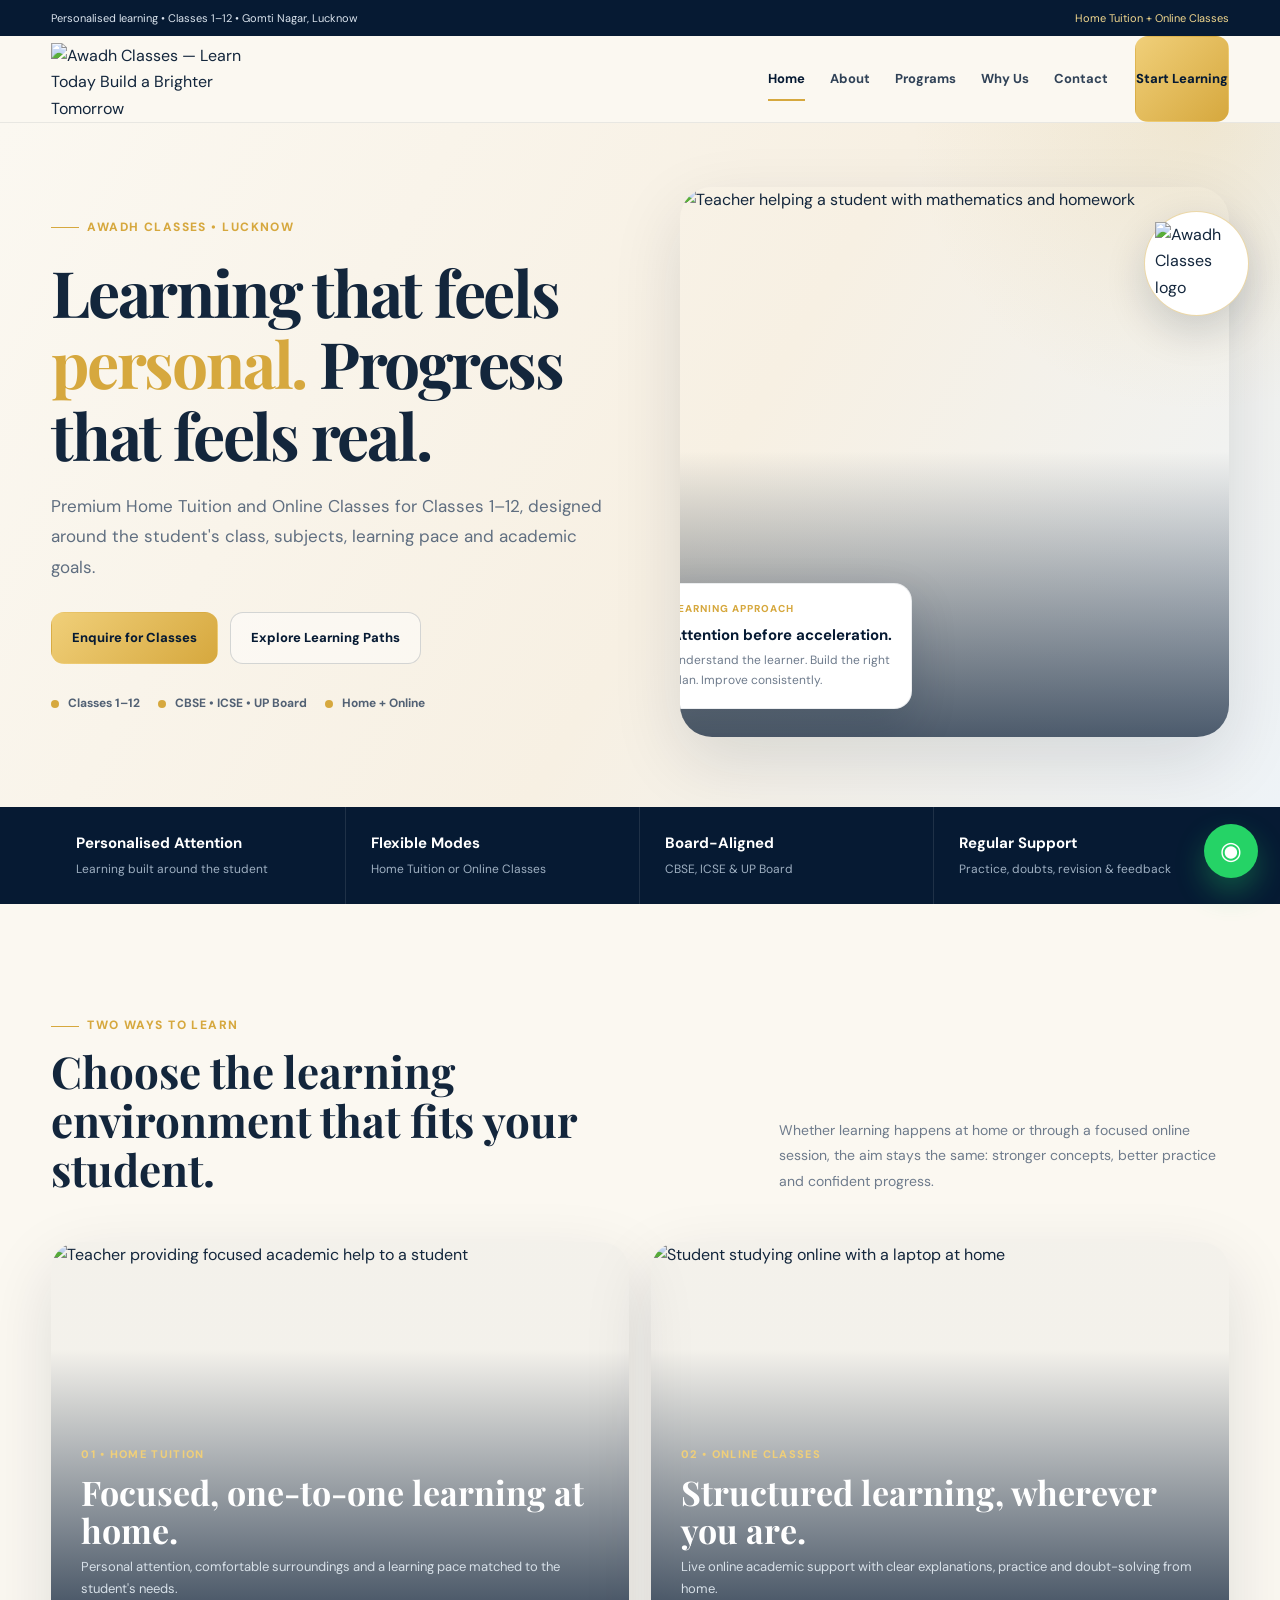
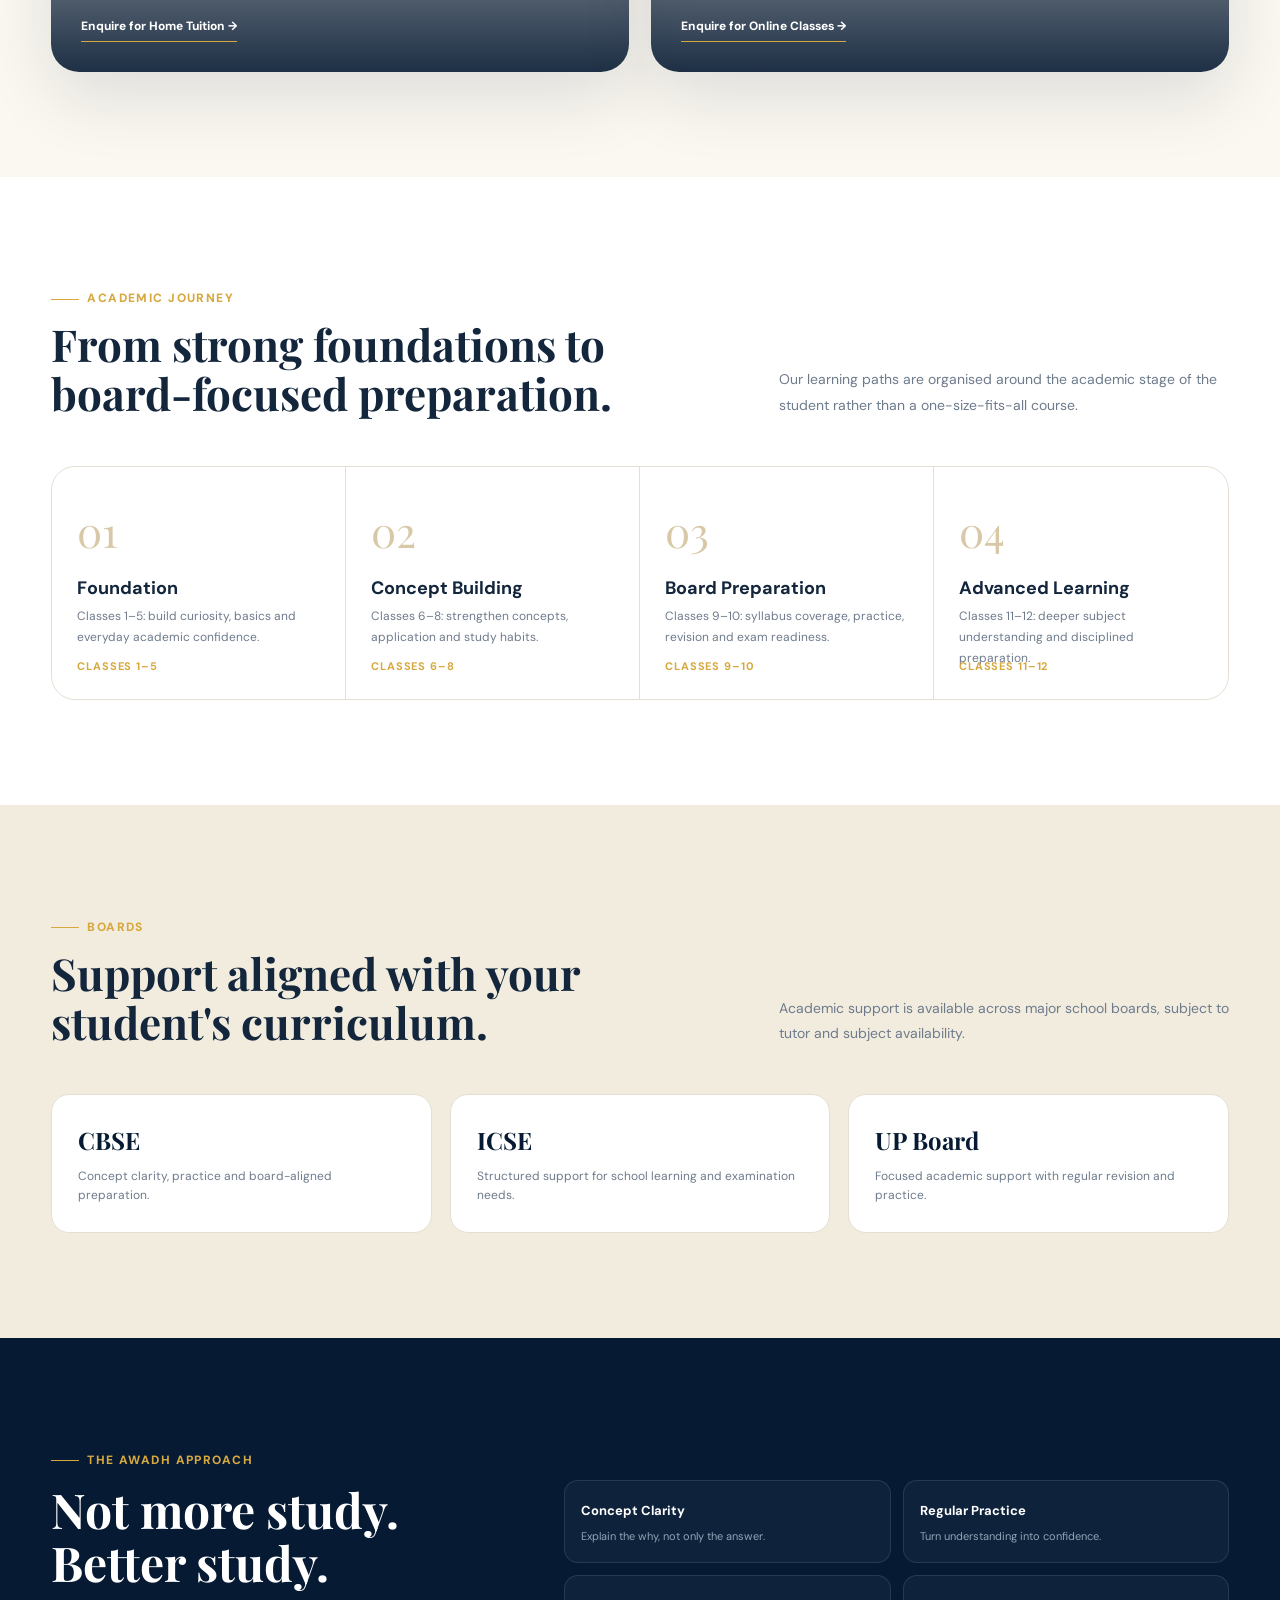
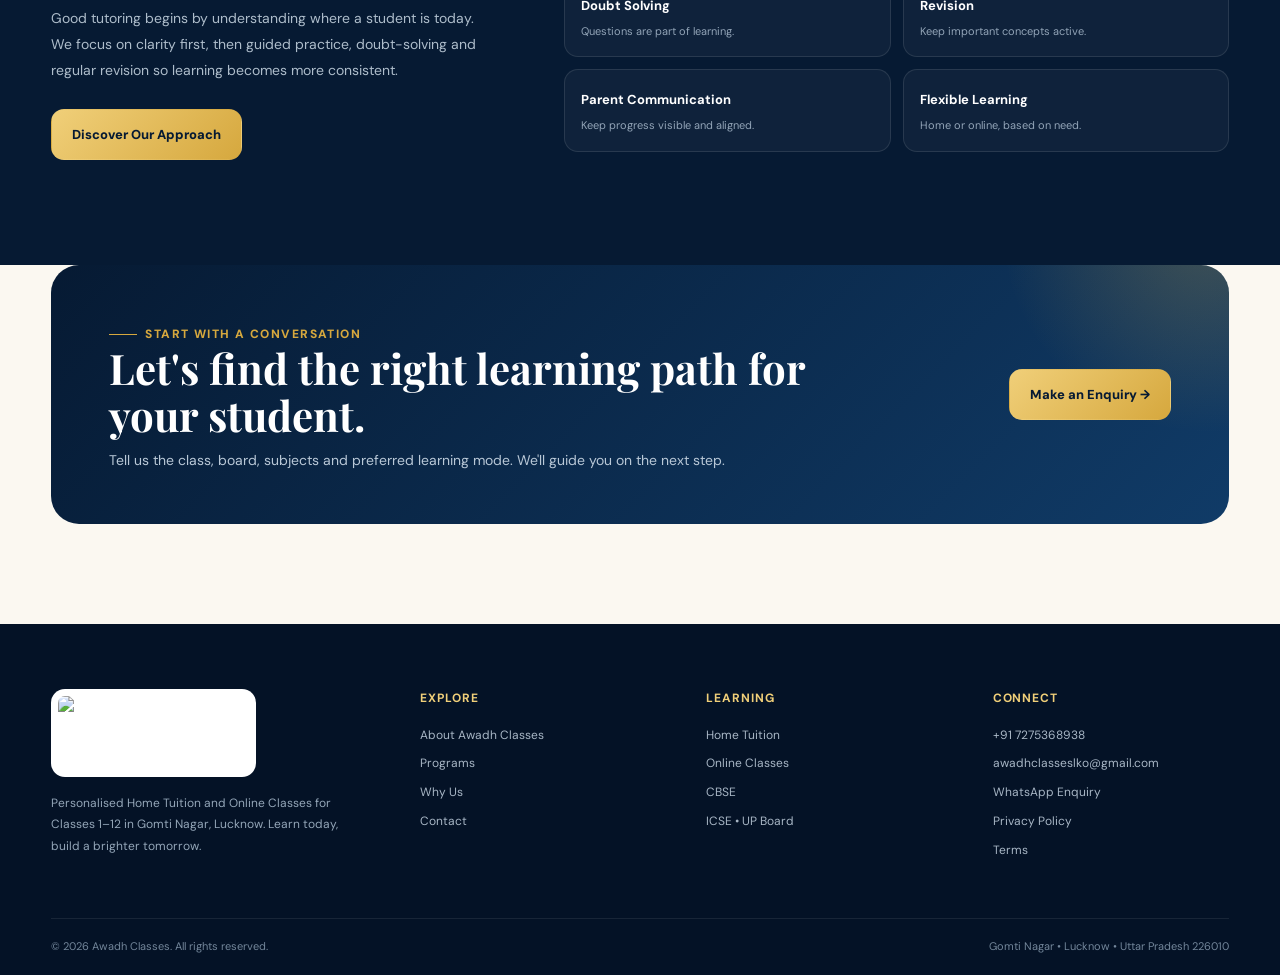
==== index.html @ 03a6bda1 "Add files via upload" ====
<!doctype html><html lang="en"><head>
<meta charset="utf-8"><meta name="viewport" content="width=device-width,initial-scale=1">
<title>Home Tuition & Online Classes in Lucknow | Awadh Classes</title>
<meta name="description" content="Awadh Classes offers personalised Home Tuition and Online Classes for Classes 1–12 in Gomti Nagar, Lucknow across CBSE, ICSE and UP Board.">
<meta name="robots" content="index,follow,max-image-preview:large,max-snippet:-1,max-video-preview:-1"><meta name="author" content="Awadh Classes"><meta name="theme-color" content="#061a33">
<meta property="og:type" content="website"><meta property="og:title" content="Home Tuition & Online Classes in Lucknow | Awadh Classes"><meta property="og:description" content="Personalised learning for Classes 1–12 through Home Tuition and Online Classes in Gomti Nagar, Lucknow."><meta property="og:image" content="assets/images/awadh-classes-logo.png"><meta property="og:locale" content="en_IN">
<meta name="twitter:card" content="summary_large_image"><meta name="twitter:title" content="Awadh Classes | Personalised Learning in Lucknow"><meta name="twitter:description" content="Home Tuition and Online Classes for Classes 1–12 in Gomti Nagar, Lucknow."><meta name="twitter:image" content="assets/images/awadh-classes-logo.png">
<link rel="icon" href="assets/images/awadh-classes-logo.png"><link rel="stylesheet" href="style.css">
<script type="application/ld+json">{"@context":"https://schema.org","@type":"EducationalOrganization","name":"Awadh Classes","description":"Personalised Home Tuition and Online Classes for Classes 1–12 in Gomti Nagar, Lucknow.","telephone":"+91 7275368938","email":"awadhclasseslko@gmail.com","logo":"assets/images/awadh-classes-logo.png","address":{"@type":"PostalAddress","addressLocality":"Gomti Nagar","addressRegion":"Uttar Pradesh","postalCode":"226010","addressCountry":"IN"},"areaServed":["Gomti Nagar","Lucknow"],"knowsAbout":["Home Tuition","Online Classes","CBSE","ICSE","UP Board","Classes 1 to 12"]}</script>
</head><body>
<div class="notice"><div class="container inner"><span>Personalised learning • Classes 1–12 • Gomti Nagar, Lucknow</span><span>Home Tuition + Online Classes</span></div></div>
<header class="header"><div class="container nav"><a class="brand" href="index.html" aria-label="Awadh Classes Home"><img src="assets/images/awadh-classes-logo.png" alt="Awadh Classes — Learn Today Build a Brighter Tomorrow"></a><button class="menu" aria-label="Open menu">☰</button><nav class="main-nav"><a class="active" href="index.html">Home</a><a href="about.html">About</a><a href="programs.html">Programs</a><a href="why-us.html">Why Us</a><a href="contact.html">Contact</a><a class="btn btn-primary nav-cta" href="contact.html">Start Learning</a></nav></div></header>
<main>
<section class="hero"><div class="container hero-grid"><div class="hero-copy"><span class="eyebrow">Awadh Classes • Lucknow</span><h1>Learning that feels <span>personal.</span> Progress that feels real.</h1><p class="hero-lead">Premium Home Tuition and Online Classes for Classes 1–12, designed around the student's class, subjects, learning pace and academic goals.</p><div class="hero-actions"><a class="btn btn-primary" href="contact.html">Enquire for Classes</a><a class="btn btn-ghost" href="programs.html">Explore Learning Paths</a></div><div class="hero-proof"><div class="proof-item"><i class="proof-dot"></i>Classes 1–12</div><div class="proof-item"><i class="proof-dot"></i>CBSE • ICSE • UP Board</div><div class="proof-item"><i class="proof-dot"></i>Home + Online</div></div></div><div class="hero-visual"><div class="hero-photo"><img src="https://images.unsplash.com/photo-1758685733907-42e9651721f5?auto=format&fit=crop&fm=jpg&q=82&w=1600" alt="Teacher helping a student with mathematics and homework" loading="eager"><div class="photo-card"><small>Learning approach</small><strong>Attention before acceleration.</strong><span>Understand the learner. Build the right plan. Improve consistently.</span></div></div><div class="logo-seal"><img src="assets/images/awadh-classes-logo.png" alt="Awadh Classes logo"></div></div></div></section>
<section class="trust"><div class="container trust-grid"><div class="trust-item"><strong>Personalised Attention</strong><span>Learning built around the student</span></div><div class="trust-item"><strong>Flexible Modes</strong><span>Home Tuition or Online Classes</span></div><div class="trust-item"><strong>Board-Aligned</strong><span>CBSE, ICSE & UP Board</span></div><div class="trust-item"><strong>Regular Support</strong><span>Practice, doubts, revision & feedback</span></div></div></section>
<section class="section"><div class="container"><div class="section-head"><div><span class="eyebrow">Two ways to learn</span><h2>Choose the learning environment that fits your student.</h2></div><p>Whether learning happens at home or through a focused online session, the aim stays the same: stronger concepts, better practice and confident progress.</p></div><div class="modes"><article class="mode"><img src="https://images.unsplash.com/photo-1758685733907-42e9651721f5?auto=format&fit=crop&fm=jpg&q=82&w=1400" alt="Teacher providing focused academic help to a student" loading="lazy"><div class="mode-content"><span class="tag">01 • Home Tuition</span><h3>Focused, one-to-one learning at home.</h3><p>Personal attention, comfortable surroundings and a learning pace matched to the student's needs.</p><a href="contact.html">Enquire for Home Tuition →</a></div></article><article class="mode"><img src="https://images.unsplash.com/photo-1758612898312-708f2ffdcd53?auto=format&fit=crop&fm=jpg&q=82&w=1400" alt="Student studying online with a laptop at home" loading="lazy"><div class="mode-content"><span class="tag">02 • Online Classes</span><h3>Structured learning, wherever you are.</h3><p>Live online academic support with clear explanations, practice and doubt-solving from home.</p><a href="contact.html">Enquire for Online Classes →</a></div></article></div></div></section>
<section class="section journey"><div class="container"><div class="section-head"><div><span class="eyebrow">Academic journey</span><h2>From strong foundations to board-focused preparation.</h2></div><p>Our learning paths are organised around the academic stage of the student rather than a one-size-fits-all course.</p></div><div class="journey-grid"><div class="journey-item"><div class="journey-no">01</div><h3>Foundation</h3><p>Classes 1–5: build curiosity, basics and everyday academic confidence.</p><strong>Classes 1–5</strong></div><div class="journey-item"><div class="journey-no">02</div><h3>Concept Building</h3><p>Classes 6–8: strengthen concepts, application and study habits.</p><strong>Classes 6–8</strong></div><div class="journey-item"><div class="journey-no">03</div><h3>Board Preparation</h3><p>Classes 9–10: syllabus coverage, practice, revision and exam readiness.</p><strong>Classes 9–10</strong></div><div class="journey-item"><div class="journey-no">04</div><h3>Advanced Learning</h3><p>Classes 11–12: deeper subject understanding and disciplined preparation.</p><strong>Classes 11–12</strong></div></div></div></section>
<section class="section board-strip"><div class="container"><div class="section-head"><div><span class="eyebrow">Boards</span><h2>Support aligned with your student's curriculum.</h2></div><p>Academic support is available across major school boards, subject to tutor and subject availability.</p></div><div class="boards"><div class="board"><strong>CBSE</strong><span>Concept clarity, practice and board-aligned preparation.</span></div><div class="board"><strong>ICSE</strong><span>Structured support for school learning and examination needs.</span></div><div class="board"><strong>UP Board</strong><span>Focused academic support with regular revision and practice.</span></div></div></div></section>
<section class="section feature"><div class="container feature-grid"><div><span class="eyebrow">The Awadh approach</span><h2>Not more study. Better study.</h2><p>Good tutoring begins by understanding where a student is today. We focus on clarity first, then guided practice, doubt-solving and regular revision so learning becomes more consistent.</p><a class="btn btn-primary" href="about.html" style="margin-top:25px">Discover Our Approach</a></div><div class="feature-list"><div><strong>Concept Clarity</strong><span>Explain the why, not only the answer.</span></div><div><strong>Regular Practice</strong><span>Turn understanding into confidence.</span></div><div><strong>Doubt Solving</strong><span>Questions are part of learning.</span></div><div><strong>Revision</strong><span>Keep important concepts active.</span></div><div><strong>Parent Communication</strong><span>Keep progress visible and aligned.</span></div><div><strong>Flexible Learning</strong><span>Home or online, based on need.</span></div></div></div></section>
<section class="cta"><div class="container"><div class="cta-card"><div><span class="eyebrow">Start with a conversation</span><h2>Let's find the right learning path for your student.</h2><p>Tell us the class, board, subjects and preferred learning mode. We'll guide you on the next step.</p></div><a class="btn btn-primary" href="contact.html">Make an Enquiry →</a></div></div></section>
</main>
<footer class="footer"><div class="container footer-grid"><div><img class="footer-logo" src="assets/images/awadh-classes-logo.png" alt="Awadh Classes logo"><p>Personalised Home Tuition and Online Classes for Classes 1–12 in Gomti Nagar, Lucknow. Learn today, build a brighter tomorrow.</p></div><div><h4>Explore</h4><a href="about.html">About Awadh Classes</a><a href="programs.html">Programs</a><a href="why-us.html">Why Us</a><a href="contact.html">Contact</a></div><div><h4>Learning</h4><a href="programs.html#home">Home Tuition</a><a href="programs.html#online">Online Classes</a><a href="programs.html#boards">CBSE</a><a href="programs.html#boards">ICSE • UP Board</a></div><div><h4>Connect</h4><a href="tel:+917275368938">+91 7275368938</a><a href="mailto:awadhclasseslko@gmail.com">awadhclasseslko@gmail.com</a><a href="https://wa.me/917275368938" target="_blank" rel="noopener">WhatsApp Enquiry</a><a href="privacy-policy.html">Privacy Policy</a><a href="terms.html">Terms</a></div></div><div class="container footer-bottom"><span>© 2026 Awadh Classes. All rights reserved.</span><span>Gomti Nagar • Lucknow • Uttar Pradesh 226010</span></div></footer><a class="whatsapp" href="https://wa.me/917275368938" target="_blank" rel="noopener" aria-label="Chat with Awadh Classes on WhatsApp">◉</a><script src="script.js"></script></body></html>
---- style.css ----
@import url('https://fonts.googleapis.com/css2?family=DM+Sans:wght@400;500;600;700&family=Playfair+Display:wght@600;700&display=swap');
:root{--navy:#061a33;--navy2:#0b2b50;--gold:#d6a83e;--gold2:#f0cf79;--ivory:#fbf8f1;--cream:#f2ecdf;--white:#fff;--ink:#13263c;--muted:#6e7b8c;--line:#e5dfd3;--green:#0f7b57;--shadow:0 24px 70px rgba(6,26,51,.12);--radius:24px}
*{box-sizing:border-box;margin:0;padding:0}html{scroll-behavior:smooth}body{font-family:"DM Sans",sans-serif;background:var(--ivory);color:var(--ink);line-height:1.65;overflow-x:hidden}img{max-width:100%;display:block}a{text-decoration:none;color:inherit}button,input,select,textarea{font:inherit}.container{width:min(1180px,92%);margin:auto}.eyebrow{display:inline-flex;align-items:center;gap:8px;color:var(--gold);font-size:12px;font-weight:800;letter-spacing:.12em;text-transform:uppercase}.eyebrow:before{content:"";width:28px;height:1px;background:var(--gold)}h1,h2,h3{line-height:1.12}h1,h2{font-family:"Playfair Display",serif}.btn{display:inline-flex;align-items:center;justify-content:center;gap:9px;border:1px solid transparent;border-radius:13px;padding:14px 20px;font-size:13px;font-weight:800;transition:.25s}.btn-primary{background:linear-gradient(135deg,var(--gold2),var(--gold));color:var(--navy)}.btn-primary:hover{transform:translateY(-3px);box-shadow:0 16px 32px rgba(214,168,62,.22)}.btn-dark{background:var(--navy);color:#fff}.btn-dark:hover{transform:translateY(-3px);box-shadow:0 16px 30px rgba(6,26,51,.2)}.btn-ghost{border-color:rgba(6,26,51,.16);color:var(--navy);background:rgba(255,255,255,.45)}.btn-ghost:hover{border-color:var(--gold);transform:translateY(-2px)}
.notice{background:var(--navy);color:#dce5ef;font-size:11px}.notice .inner{min-height:36px;display:flex;align-items:center;justify-content:space-between;gap:18px}.notice span:last-child{color:#f2d78d}.header{position:sticky;top:0;z-index:1000;background:rgba(251,248,241,.94);backdrop-filter:blur(16px);border-bottom:1px solid rgba(6,26,51,.08)}.nav{min-height:86px;display:flex;align-items:center;gap:28px}.brand{width:195px;display:flex;align-items:center}.brand img{width:190px;height:72px;object-fit:contain;object-position:center}.main-nav{margin-left:auto;display:flex;align-items:center;gap:25px;font-size:13px;font-weight:700;color:#304257}.main-nav a{position:relative;padding:31px 0}.main-nav a:hover,.main-nav a.active{color:var(--navy)}.main-nav a.active:after{content:"";position:absolute;left:0;right:0;bottom:20px;height:2px;background:var(--gold)}.nav-cta{margin-left:2px}.menu{display:none;margin-left:auto;border:0;background:transparent;color:var(--navy);font-size:26px;cursor:pointer}
.hero{position:relative;overflow:hidden;background:linear-gradient(120deg,#fbf8f1 0%,#f7f0e3 55%,#eef3f7 100%)}.hero:before{content:"";position:absolute;width:600px;height:600px;border-radius:50%;right:-220px;top:-300px;background:radial-gradient(circle,rgba(214,168,62,.15),transparent 68%)}.hero-grid{min-height:650px;display:grid;grid-template-columns:1.02fr .98fr;align-items:center;gap:58px;padding:64px 0 70px}.hero-copy{position:relative;z-index:2}.hero h1{font-size:64px;letter-spacing:-.035em;margin:18px 0 20px;max-width:720px}.hero h1 span{color:var(--gold)}.hero-lead{max-width:610px;color:#5f6e80;font-size:17px;line-height:1.8}.hero-actions{display:flex;flex-wrap:wrap;gap:12px;margin-top:30px}.hero-proof{display:flex;flex-wrap:wrap;gap:18px;margin-top:30px}.proof-item{display:flex;align-items:center;gap:9px;font-size:12px;color:#526174;font-weight:700}.proof-dot{width:8px;height:8px;border-radius:50%;background:var(--gold)}.hero-visual{position:relative}.hero-photo{height:550px;border-radius:32px;overflow:hidden;box-shadow:var(--shadow);position:relative}.hero-photo img{width:100%;height:100%;object-fit:cover}.hero-photo:after{content:"";position:absolute;inset:0;background:linear-gradient(180deg,transparent 48%,rgba(6,26,51,.7))}.photo-card{position:absolute;z-index:3;left:-28px;bottom:28px;background:#fff;border:1px solid rgba(6,26,51,.08);border-radius:18px;padding:17px 18px;box-shadow:0 18px 45px rgba(6,26,51,.18);max-width:260px}.photo-card small{display:block;color:var(--gold);font-weight:800;letter-spacing:.1em;text-transform:uppercase;font-size:10px;margin-bottom:5px}.photo-card strong{display:block;color:var(--navy);font-size:15px}.photo-card span{display:block;color:var(--muted);font-size:12px;margin-top:4px}.logo-seal{position:absolute;z-index:4;right:-20px;top:24px;width:105px;height:105px;border-radius:50%;background:#fff;padding:10px;box-shadow:0 15px 40px rgba(6,26,51,.16);border:1px solid rgba(214,168,62,.45)}.logo-seal img{width:100%;height:100%;object-fit:contain}
.trust{background:var(--navy);color:#fff}.trust-grid{display:grid;grid-template-columns:repeat(4,1fr);gap:0}.trust-item{padding:24px 25px;border-right:1px solid rgba(255,255,255,.1)}.trust-item:last-child{border:0}.trust-item strong{display:block;color:#fff;font-size:15px}.trust-item span{display:block;color:#9eafc1;font-size:12px;margin-top:4px}
.section{padding:105px 0}.section-head{display:flex;align-items:end;justify-content:space-between;gap:35px;margin-bottom:48px}.section-head h2{font-size:44px;max-width:650px;margin-top:10px}.section-head p{max-width:450px;color:var(--muted);font-size:14px;line-height:1.8}.modes{display:grid;grid-template-columns:1fr 1fr;gap:22px}.mode{min-height:430px;border-radius:28px;overflow:hidden;position:relative;box-shadow:var(--shadow)}.mode img{width:100%;height:100%;object-fit:cover}.mode:after{content:"";position:absolute;inset:0;background:linear-gradient(180deg,rgba(6,26,51,.03) 25%,rgba(6,26,51,.9) 100%)}.mode-content{position:absolute;z-index:2;left:30px;right:30px;bottom:30px;color:#fff}.mode-content .tag{display:inline-block;color:var(--gold2);font-size:11px;font-weight:800;text-transform:uppercase;letter-spacing:.12em}.mode-content h3{font-family:"Playfair Display",serif;font-size:34px;margin:7px 0}.mode-content p{font-size:13px;color:#d7e0e8;max-width:520px}.mode-content a{display:inline-flex;margin-top:18px;color:#fff;font-size:12px;font-weight:800;border-bottom:1px solid var(--gold);padding-bottom:4px}
.journey{background:#fff}.journey-grid{display:grid;grid-template-columns:repeat(4,1fr);gap:0;border:1px solid var(--line);border-radius:24px;overflow:hidden}.journey-item{padding:30px 25px;min-height:220px;border-right:1px solid var(--line);position:relative}.journey-item:last-child{border:0}.journey-no{font-family:"Playfair Display",serif;font-size:42px;color:#d8c8a7}.journey-item h3{font-size:18px;margin:12px 0 8px}.journey-item p{font-size:12px;color:var(--muted);line-height:1.75}.journey-item strong{position:absolute;bottom:24px;font-size:11px;color:var(--gold);letter-spacing:.08em;text-transform:uppercase}
.board-strip{background:var(--cream)}.boards{display:grid;grid-template-columns:repeat(3,1fr);gap:18px}.board{padding:26px;border:1px solid var(--line);background:#fff;border-radius:18px}.board strong{display:block;font-family:"Playfair Display",serif;font-size:24px;color:var(--navy)}.board span{display:block;margin-top:6px;font-size:12px;color:var(--muted)}
.feature{background:var(--navy);color:#fff}.feature-grid{display:grid;grid-template-columns:.8fr 1.2fr;gap:70px;align-items:center}.feature h2{font-size:48px;margin:12px 0 16px}.feature p{color:#aebdcb;font-size:14px;line-height:1.85}.feature-list{display:grid;grid-template-columns:1fr 1fr;gap:12px;margin-top:28px}.feature-list div{border:1px solid rgba(255,255,255,.1);background:rgba(255,255,255,.04);border-radius:14px;padding:16px}.feature-list strong{font-size:13px}.feature-list span{display:block;color:#92a4b7;font-size:11px;margin-top:4px}
.cta{padding:0 0 100px}.cta-card{position:relative;overflow:hidden;border-radius:28px;padding:52px 58px;background:linear-gradient(135deg,var(--navy),#103b67);color:#fff;display:flex;align-items:center;justify-content:space-between;gap:30px}.cta-card:after{content:"";position:absolute;width:420px;height:420px;right:-190px;top:-250px;border-radius:50%;background:radial-gradient(circle,rgba(214,168,62,.26),transparent 70%)}.cta-card>*{position:relative;z-index:1}.cta-card h2{font-size:42px;max-width:700px}.cta-card p{color:#b9c8d7;margin-top:10px;max-width:680px;font-size:14px}.footer{background:#041226;color:#fff;padding:65px 0 20px}.footer-grid{display:grid;grid-template-columns:1.35fr 1fr 1fr 1fr;gap:50px;padding-bottom:48px}.footer-logo{width:205px;height:88px;object-fit:contain;object-position:left center;background:#fff;border-radius:14px;padding:7px}.footer p{color:#94a6b8;font-size:12px;line-height:1.8;margin-top:16px;max-width:340px}.footer h4{font-size:12px;letter-spacing:.08em;text-transform:uppercase;color:#f0cf79;margin-bottom:17px}.footer a{display:block;color:#a8b6c5;font-size:12px;margin:9px 0}.footer a:hover{color:#fff}.footer-bottom{border-top:1px solid rgba(255,255,255,.08);padding-top:18px;display:flex;justify-content:space-between;gap:15px;color:#73869a;font-size:11px}.whatsapp{position:fixed;right:22px;bottom:22px;z-index:1100;width:54px;height:54px;border-radius:50%;display:flex;align-items:center;justify-content:center;background:#25d366;color:#fff;box-shadow:0 14px 30px rgba(37,211,102,.32);font-size:25px}.whatsapp:hover{transform:translateY(-3px)}
.page-hero{padding:95px 0 85px;background:linear-gradient(120deg,var(--navy),#0c3158);color:#fff;position:relative;overflow:hidden}.page-hero:after{content:"";position:absolute;width:520px;height:520px;right:-180px;top:-280px;border-radius:50%;background:radial-gradient(circle,rgba(214,168,62,.24),transparent 68%)}.page-hero .inner{position:relative;z-index:1}.page-hero h1{font-size:58px;max-width:780px;margin:14px 0}.page-hero p{color:#b9c7d5;max-width:720px;font-size:15px;line-height:1.85}.pill-row{display:flex;flex-wrap:wrap;gap:8px;margin-top:24px}.pill{padding:8px 12px;border:1px solid rgba(255,255,255,.16);background:rgba(255,255,255,.06);border-radius:99px;font-size:11px;color:#e1e9f0}.content-grid{display:grid;grid-template-columns:1fr 1fr;gap:22px}.card{background:#fff;border:1px solid var(--line);border-radius:22px;padding:30px;box-shadow:0 15px 40px rgba(6,26,51,.05)}.card h3{font-family:"Playfair Display",serif;font-size:26px;margin-bottom:10px}.card p,.card li{font-size:13px;color:var(--muted);line-height:1.8}.card ul{padding-left:18px}.stats{display:grid;grid-template-columns:repeat(4,1fr);gap:16px}.stat{background:#fff;border:1px solid var(--line);padding:25px;border-radius:18px}.stat strong{display:block;font-family:"Playfair Display",serif;font-size:29px;color:var(--navy)}.stat span{font-size:11px;color:var(--muted)}
.form-wrap{display:grid;grid-template-columns:.8fr 1.2fr;gap:25px}.contact-panel{background:var(--navy);color:#fff;border-radius:24px;padding:35px}.contact-panel h2{font-size:35px;margin:10px 0}.contact-panel p{color:#aebdcb;font-size:13px;line-height:1.8}.contact-line{padding:18px 0;border-top:1px solid rgba(255,255,255,.1);margin-top:18px}.contact-line small{color:var(--gold2);display:block;font-size:10px;text-transform:uppercase;letter-spacing:.1em}.contact-line a{display:block;margin-top:4px;font-weight:700;font-size:14px}.form-card{background:#fff;border:1px solid var(--line);border-radius:24px;padding:35px;box-shadow:var(--shadow)}.form-card h2{font-size:34px}.form-card>p{color:var(--muted);font-size:13px;margin:8px 0 25px}.form{display:grid;gap:16px}.form-row{display:grid;grid-template-columns:1fr 1fr;gap:16px}.field label{display:block;font-size:11px;font-weight:800;color:#304257;margin-bottom:6px}.field input,.field select,.field textarea{width:100%;border:1px solid #d9e0e7;background:#fbfcfd;border-radius:12px;padding:13px 14px;outline:0;color:var(--ink)}.field textarea{min-height:125px;resize:vertical}.field input:focus,.field select:focus,.field textarea:focus{border-color:var(--gold);box-shadow:0 0 0 4px rgba(214,168,62,.1)}
.faq{display:grid;gap:12px}.faq details{background:#fff;border:1px solid var(--line);border-radius:16px;padding:17px 20px}.faq summary{cursor:pointer;font-weight:800;font-size:13px;color:var(--navy)}.faq p{font-size:12px;color:var(--muted);padding-top:10px;line-height:1.8}.timeline{display:grid;gap:0}.timeline-item{display:grid;grid-template-columns:90px 1fr;gap:25px;padding:28px 0;border-bottom:1px solid var(--line)}.timeline-item:last-child{border-bottom:0}.timeline-no{font-family:"Playfair Display",serif;color:var(--gold);font-size:30px}.timeline h3{font-size:19px;margin-bottom:6px}.timeline p{font-size:13px;color:var(--muted);max-width:700px}
@media(max-width:1050px){.main-nav{gap:17px}.hero h1{font-size:52px}.hero-grid{gap:35px}.footer-grid{grid-template-columns:1.4fr 1fr 1fr}.feature-grid{gap:40px}}
@media(max-width:850px){.menu{display:block}.main-nav{position:absolute;left:4%;right:4%;top:78px;display:none;flex-direction:column;align-items:stretch;background:#fff;border:1px solid var(--line);border-radius:16px;padding:12px;box-shadow:0 20px 45px rgba(6,26,51,.14)}.main-nav.open{display:flex}.main-nav a{padding:12px 14px}.main-nav a.active:after{display:none}.nav-cta{display:none}.hero-grid,.feature-grid,.form-wrap,.content-grid{grid-template-columns:1fr}.hero-grid{padding-top:45px}.hero-photo{height:470px}.photo-card{left:18px}.logo-seal{right:15px}.trust-grid{grid-template-columns:1fr 1fr}.trust-item:nth-child(2){border-right:0}.trust-item:nth-child(3),.trust-item:nth-child(4){border-top:1px solid rgba(255,255,255,.1)}.modes{grid-template-columns:1fr}.journey-grid{grid-template-columns:1fr 1fr}.journey-item:nth-child(2){border-right:0}.journey-item:nth-child(3),.journey-item:nth-child(4){border-top:1px solid var(--line)}.journey-item:nth-child(4){border-right:0}.boards{grid-template-columns:1fr}.feature h2{font-size:42px}.stats{grid-template-columns:1fr 1fr}.footer-grid{grid-template-columns:1.4fr 1fr 1fr}.page-hero h1{font-size:48px}.cta-card{display:block}.cta-card .btn{margin-top:22px}}
@media(max-width:600px){.notice .inner{justify-content:center;text-align:center}.notice span:last-child{display:none}.brand{width:155px}.brand img{width:155px;height:65px}.nav{min-height:76px}.main-nav{top:70px}.hero-grid{min-height:auto;padding:48px 0 55px}.hero h1{font-size:42px}.hero-lead{font-size:15px}.hero-photo{height:390px;border-radius:23px}.section{padding:75px 0}.section-head{display:block;margin-bottom:32px}.section-head h2{font-size:35px}.section-head p{margin-top:14px}.trust-grid{grid-template-columns:1fr}.trust-item{border-right:0;border-bottom:1px solid rgba(255,255,255,.1)}.trust-item:last-child{border-bottom:0}.journey-grid{grid-template-columns:1fr}.journey-item{border-right:0!important;border-bottom:1px solid var(--line)}.journey-item:last-child{border-bottom:0}.feature-list{grid-template-columns:1fr}.cta-card{padding:35px 27px}.cta-card h2{font-size:33px}.footer-grid{grid-template-columns:1fr 1fr;gap:32px}.footer-grid>div:first-child{grid-column:1/-1}.footer-bottom{display:block}.footer-bottom span{display:block;margin-top:7px}.page-hero{padding:72px 0 65px}.page-hero h1{font-size:41px}.form-row{grid-template-columns:1fr}.form-card,.contact-panel{padding:27px}.stats{grid-template-columns:1fr 1fr}}
@media(max-width:380px){.hero h1{font-size:36px}.footer-grid{grid-template-columns:1fr}.footer-grid>div:first-child{grid-column:auto}.hero-actions .btn{width:100%}}
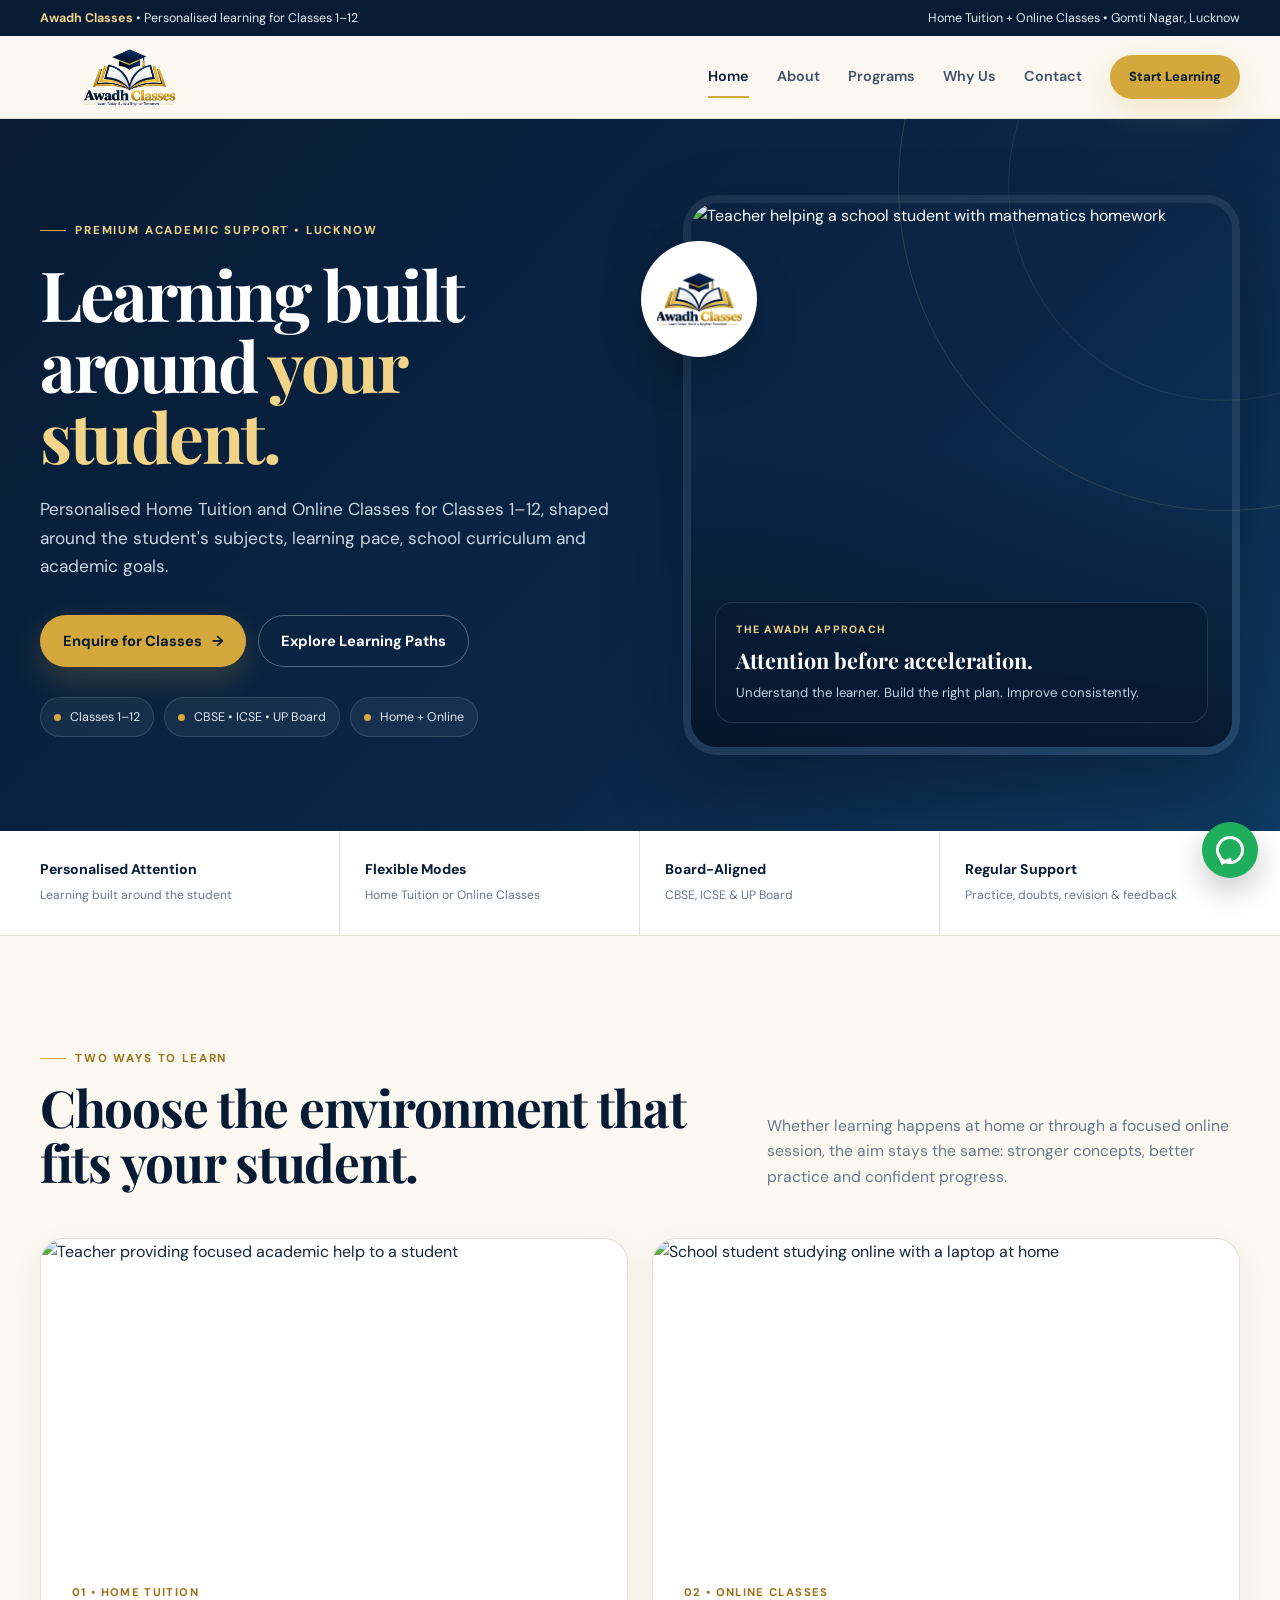
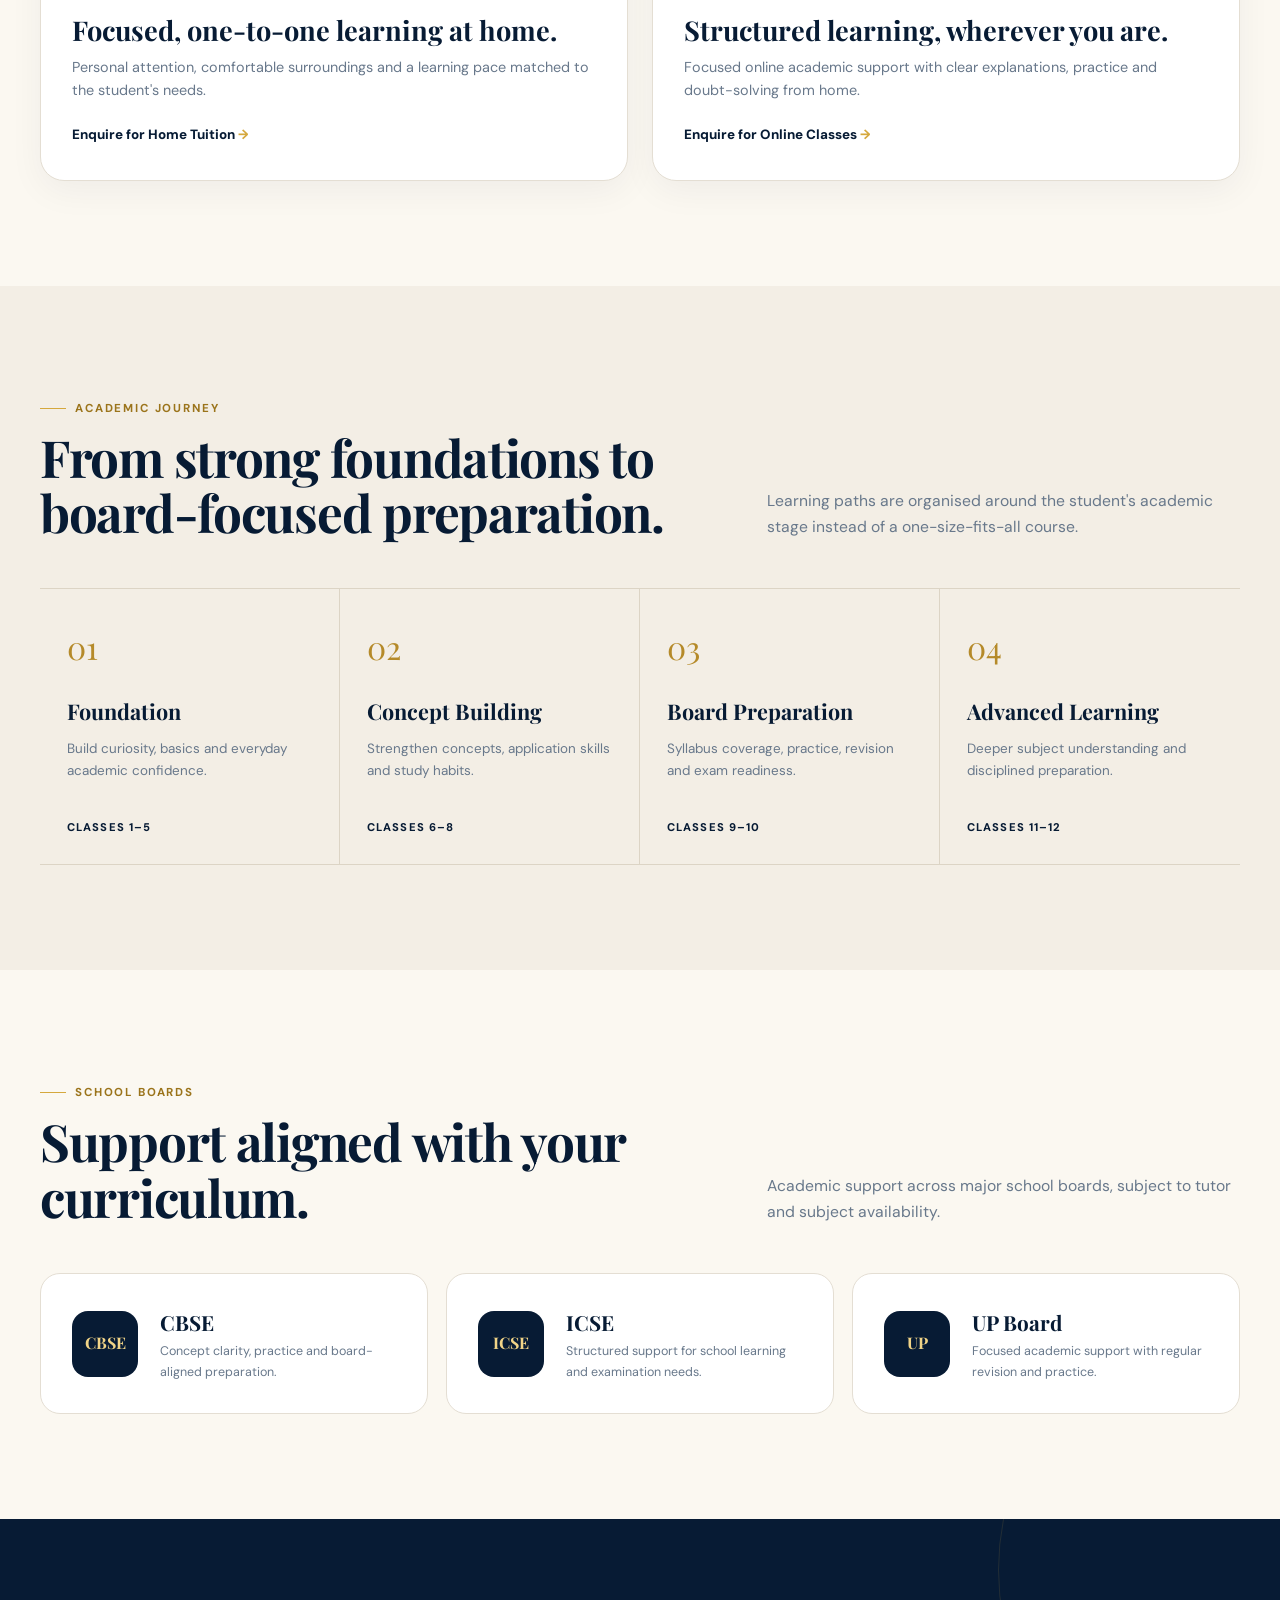
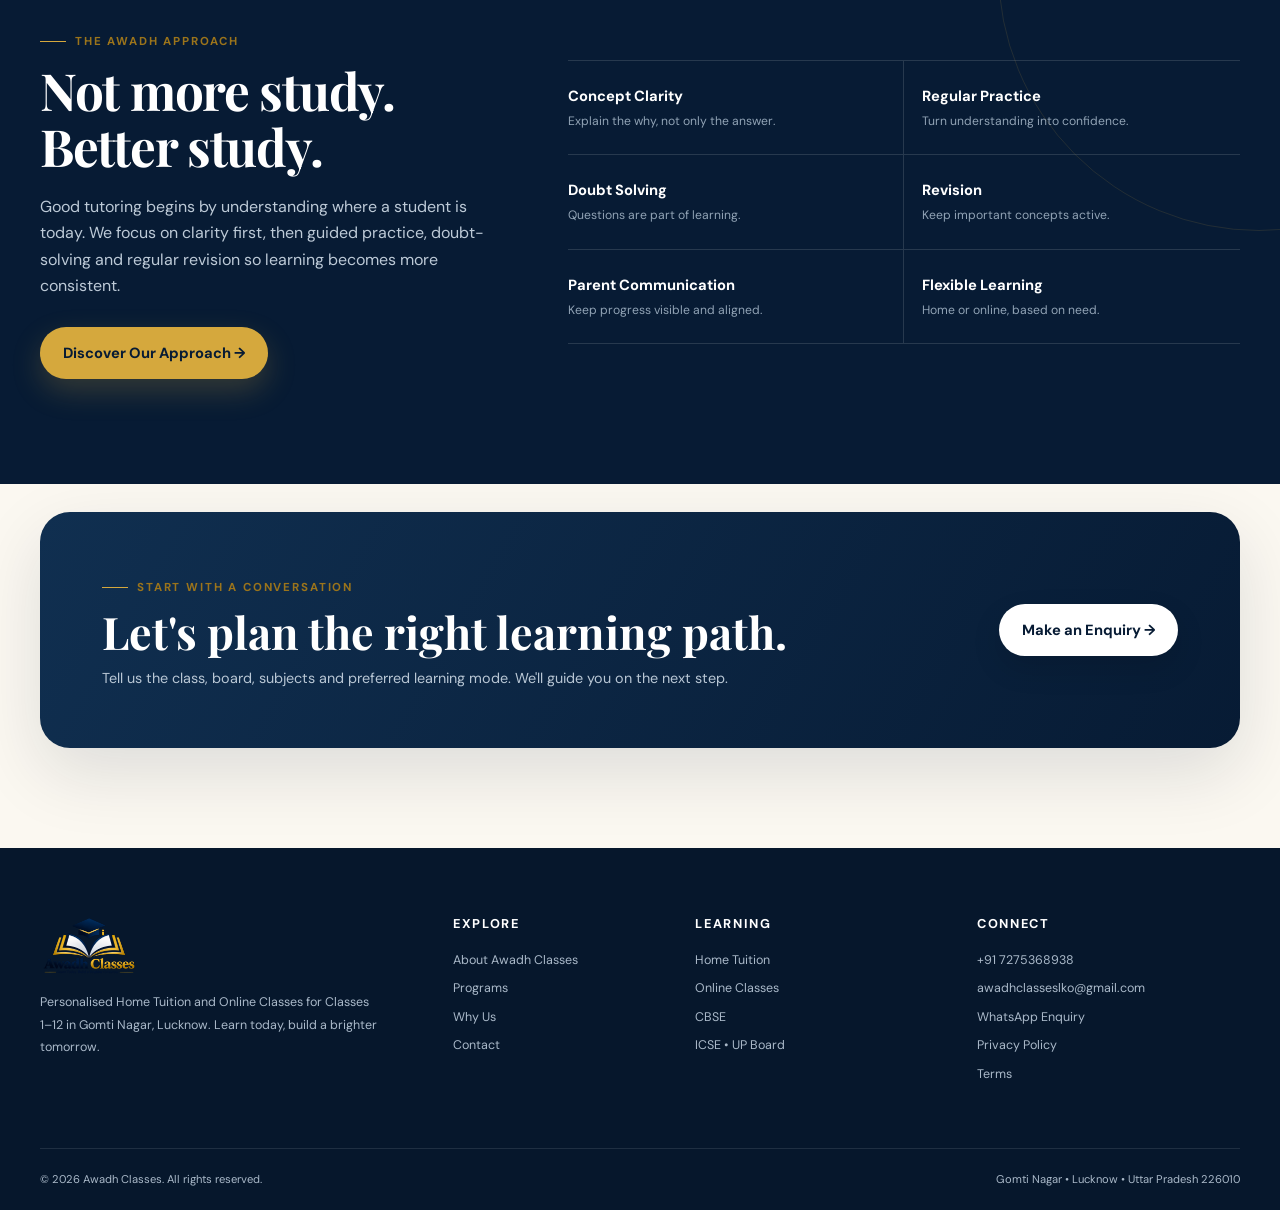
==== commit f9c8987d: "Update print statement from 'Hello' to 'Goodbye'" ====
--- a/index.html
+++ b/index.html
@@ -1,22 +1,455 @@
-<!doctype html><html lang="en"><head>
-<meta charset="utf-8"><meta name="viewport" content="width=device-width,initial-scale=1">
-<title>Home Tuition & Online Classes in Lucknow | Awadh Classes</title>
-<meta name="description" content="Awadh Classes offers personalised Home Tuition and Online Classes for Classes 1–12 in Gomti Nagar, Lucknow across CBSE, ICSE and UP Board.">
-<meta name="robots" content="index,follow,max-image-preview:large,max-snippet:-1,max-video-preview:-1"><meta name="author" content="Awadh Classes"><meta name="theme-color" content="#061a33">
-<meta property="og:type" content="website"><meta property="og:title" content="Home Tuition & Online Classes in Lucknow | Awadh Classes"><meta property="og:description" content="Personalised learning for Classes 1–12 through Home Tuition and Online Classes in Gomti Nagar, Lucknow."><meta property="og:image" content="assets/images/awadh-classes-logo.png"><meta property="og:locale" content="en_IN">
-<meta name="twitter:card" content="summary_large_image"><meta name="twitter:title" content="Awadh Classes | Personalised Learning in Lucknow"><meta name="twitter:description" content="Home Tuition and Online Classes for Classes 1–12 in Gomti Nagar, Lucknow."><meta name="twitter:image" content="assets/images/awadh-classes-logo.png">
-<link rel="icon" href="assets/images/awadh-classes-logo.png"><link rel="stylesheet" href="style.css">
-<script type="application/ld+json">{"@context":"https://schema.org","@type":"EducationalOrganization","name":"Awadh Classes","description":"Personalised Home Tuition and Online Classes for Classes 1–12 in Gomti Nagar, Lucknow.","telephone":"+91 7275368938","email":"awadhclasseslko@gmail.com","logo":"assets/images/awadh-classes-logo.png","address":{"@type":"PostalAddress","addressLocality":"Gomti Nagar","addressRegion":"Uttar Pradesh","postalCode":"226010","addressCountry":"IN"},"areaServed":["Gomti Nagar","Lucknow"],"knowsAbout":["Home Tuition","Online Classes","CBSE","ICSE","UP Board","Classes 1 to 12"]}</script>
-</head><body>
-<div class="notice"><div class="container inner"><span>Personalised learning • Classes 1–12 • Gomti Nagar, Lucknow</span><span>Home Tuition + Online Classes</span></div></div>
-<header class="header"><div class="container nav"><a class="brand" href="index.html" aria-label="Awadh Classes Home"><img src="assets/images/awadh-classes-logo.png" alt="Awadh Classes — Learn Today Build a Brighter Tomorrow"></a><button class="menu" aria-label="Open menu">☰</button><nav class="main-nav"><a class="active" href="index.html">Home</a><a href="about.html">About</a><a href="programs.html">Programs</a><a href="why-us.html">Why Us</a><a href="contact.html">Contact</a><a class="btn btn-primary nav-cta" href="contact.html">Start Learning</a></nav></div></header>
-<main>
-<section class="hero"><div class="container hero-grid"><div class="hero-copy"><span class="eyebrow">Awadh Classes • Lucknow</span><h1>Learning that feels <span>personal.</span> Progress that feels real.</h1><p class="hero-lead">Premium Home Tuition and Online Classes for Classes 1–12, designed around the student's class, subjects, learning pace and academic goals.</p><div class="hero-actions"><a class="btn btn-primary" href="contact.html">Enquire for Classes</a><a class="btn btn-ghost" href="programs.html">Explore Learning Paths</a></div><div class="hero-proof"><div class="proof-item"><i class="proof-dot"></i>Classes 1–12</div><div class="proof-item"><i class="proof-dot"></i>CBSE • ICSE • UP Board</div><div class="proof-item"><i class="proof-dot"></i>Home + Online</div></div></div><div class="hero-visual"><div class="hero-photo"><img src="https://images.unsplash.com/photo-1758685733907-42e9651721f5?auto=format&fit=crop&fm=jpg&q=82&w=1600" alt="Teacher helping a student with mathematics and homework" loading="eager"><div class="photo-card"><small>Learning approach</small><strong>Attention before acceleration.</strong><span>Understand the learner. Build the right plan. Improve consistently.</span></div></div><div class="logo-seal"><img src="assets/images/awadh-classes-logo.png" alt="Awadh Classes logo"></div></div></div></section>
-<section class="trust"><div class="container trust-grid"><div class="trust-item"><strong>Personalised Attention</strong><span>Learning built around the student</span></div><div class="trust-item"><strong>Flexible Modes</strong><span>Home Tuition or Online Classes</span></div><div class="trust-item"><strong>Board-Aligned</strong><span>CBSE, ICSE & UP Board</span></div><div class="trust-item"><strong>Regular Support</strong><span>Practice, doubts, revision & feedback</span></div></div></section>
-<section class="section"><div class="container"><div class="section-head"><div><span class="eyebrow">Two ways to learn</span><h2>Choose the learning environment that fits your student.</h2></div><p>Whether learning happens at home or through a focused online session, the aim stays the same: stronger concepts, better practice and confident progress.</p></div><div class="modes"><article class="mode"><img src="https://images.unsplash.com/photo-1758685733907-42e9651721f5?auto=format&fit=crop&fm=jpg&q=82&w=1400" alt="Teacher providing focused academic help to a student" loading="lazy"><div class="mode-content"><span class="tag">01 • Home Tuition</span><h3>Focused, one-to-one learning at home.</h3><p>Personal attention, comfortable surroundings and a learning pace matched to the student's needs.</p><a href="contact.html">Enquire for Home Tuition →</a></div></article><article class="mode"><img src="https://images.unsplash.com/photo-1758612898312-708f2ffdcd53?auto=format&fit=crop&fm=jpg&q=82&w=1400" alt="Student studying online with a laptop at home" loading="lazy"><div class="mode-content"><span class="tag">02 • Online Classes</span><h3>Structured learning, wherever you are.</h3><p>Live online academic support with clear explanations, practice and doubt-solving from home.</p><a href="contact.html">Enquire for Online Classes →</a></div></article></div></div></section>
-<section class="section journey"><div class="container"><div class="section-head"><div><span class="eyebrow">Academic journey</span><h2>From strong foundations to board-focused preparation.</h2></div><p>Our learning paths are organised around the academic stage of the student rather than a one-size-fits-all course.</p></div><div class="journey-grid"><div class="journey-item"><div class="journey-no">01</div><h3>Foundation</h3><p>Classes 1–5: build curiosity, basics and everyday academic confidence.</p><strong>Classes 1–5</strong></div><div class="journey-item"><div class="journey-no">02</div><h3>Concept Building</h3><p>Classes 6–8: strengthen concepts, application and study habits.</p><strong>Classes 6–8</strong></div><div class="journey-item"><div class="journey-no">03</div><h3>Board Preparation</h3><p>Classes 9–10: syllabus coverage, practice, revision and exam readiness.</p><strong>Classes 9–10</strong></div><div class="journey-item"><div class="journey-no">04</div><h3>Advanced Learning</h3><p>Classes 11–12: deeper subject understanding and disciplined preparation.</p><strong>Classes 11–12</strong></div></div></div></section>
-<section class="section board-strip"><div class="container"><div class="section-head"><div><span class="eyebrow">Boards</span><h2>Support aligned with your student's curriculum.</h2></div><p>Academic support is available across major school boards, subject to tutor and subject availability.</p></div><div class="boards"><div class="board"><strong>CBSE</strong><span>Concept clarity, practice and board-aligned preparation.</span></div><div class="board"><strong>ICSE</strong><span>Structured support for school learning and examination needs.</span></div><div class="board"><strong>UP Board</strong><span>Focused academic support with regular revision and practice.</span></div></div></div></section>
-<section class="section feature"><div class="container feature-grid"><div><span class="eyebrow">The Awadh approach</span><h2>Not more study. Better study.</h2><p>Good tutoring begins by understanding where a student is today. We focus on clarity first, then guided practice, doubt-solving and regular revision so learning becomes more consistent.</p><a class="btn btn-primary" href="about.html" style="margin-top:25px">Discover Our Approach</a></div><div class="feature-list"><div><strong>Concept Clarity</strong><span>Explain the why, not only the answer.</span></div><div><strong>Regular Practice</strong><span>Turn understanding into confidence.</span></div><div><strong>Doubt Solving</strong><span>Questions are part of learning.</span></div><div><strong>Revision</strong><span>Keep important concepts active.</span></div><div><strong>Parent Communication</strong><span>Keep progress visible and aligned.</span></div><div><strong>Flexible Learning</strong><span>Home or online, based on need.</span></div></div></div></section>
-<section class="cta"><div class="container"><div class="cta-card"><div><span class="eyebrow">Start with a conversation</span><h2>Let's find the right learning path for your student.</h2><p>Tell us the class, board, subjects and preferred learning mode. We'll guide you on the next step.</p></div><a class="btn btn-primary" href="contact.html">Make an Enquiry →</a></div></div></section>
-</main>
-<footer class="footer"><div class="container footer-grid"><div><img class="footer-logo" src="assets/images/awadh-classes-logo.png" alt="Awadh Classes logo"><p>Personalised Home Tuition and Online Classes for Classes 1–12 in Gomti Nagar, Lucknow. Learn today, build a brighter tomorrow.</p></div><div><h4>Explore</h4><a href="about.html">About Awadh Classes</a><a href="programs.html">Programs</a><a href="why-us.html">Why Us</a><a href="contact.html">Contact</a></div><div><h4>Learning</h4><a href="programs.html#home">Home Tuition</a><a href="programs.html#online">Online Classes</a><a href="programs.html#boards">CBSE</a><a href="programs.html#boards">ICSE • UP Board</a></div><div><h4>Connect</h4><a href="tel:+917275368938">+91 7275368938</a><a href="mailto:awadhclasseslko@gmail.com">awadhclasseslko@gmail.com</a><a href="https://wa.me/917275368938" target="_blank" rel="noopener">WhatsApp Enquiry</a><a href="privacy-policy.html">Privacy Policy</a><a href="terms.html">Terms</a></div></div><div class="container footer-bottom"><span>© 2026 Awadh Classes. All rights reserved.</span><span>Gomti Nagar • Lucknow • Uttar Pradesh 226010</span></div></footer><a class="whatsapp" href="https://wa.me/917275368938" target="_blank" rel="noopener" aria-label="Chat with Awadh Classes on WhatsApp">◉</a><script src="script.js"></script></body></html>
+<!doctype html>
+<html lang="en-IN">
+<head>
+  <meta charset="utf-8">
+  <meta name="viewport" content="width=device-width, initial-scale=1">
+  <title>Awadh Classes | Premium Home Tuition & Online Classes in Lucknow</title>
+  <meta name="description" content="Awadh Classes provides personalised Home Tuition and Online Classes for Classes 1–12 in Gomti Nagar, Lucknow. CBSE, ICSE and UP Board academic support with concept clarity, practice, doubt solving and revision.">
+  <meta name="robots" content="index,follow,max-image-preview:large,max-snippet:-1,max-video-preview:-1">
+  <meta name="author" content="Awadh Classes">
+  <meta name="theme-color" content="#071b34">
+  <meta name="keywords" content="home tuition in Gomti Nagar, home tutor in Lucknow, online classes Lucknow, tuition classes 1 to 12, CBSE tuition Lucknow, ICSE tuition Lucknow, UP Board tuition Lucknow, Awadh Classes">
+  <link rel="canonical" href="https://awadhclasses.vercel.app/">
+  <link rel="icon" href="assets/images/awadh-classes-logo.png">
+  <meta property="og:type" content="website">
+  <meta property="og:site_name" content="Awadh Classes">
+  <meta property="og:title" content="Awadh Classes | Premium Home Tuition & Online Classes in Lucknow">
+  <meta property="og:description" content="Personalised learning for Classes 1–12 through Home Tuition and Online Classes in Gomti Nagar, Lucknow.">
+  <meta property="og:url" content="https://awadhclasses.vercel.app/">
+  <meta property="og:image" content="https://awadhclasses.vercel.app/assets/images/awadh-classes-logo.png">
+  <meta property="og:locale" content="en_IN">
+  <meta name="twitter:card" content="summary_large_image">
+  <meta name="twitter:title" content="Awadh Classes | Personalised Learning in Lucknow">
+  <meta name="twitter:description" content="Home Tuition and Online Classes for Classes 1–12 in Gomti Nagar, Lucknow.">
+  <meta name="twitter:image" content="https://awadhclasses.vercel.app/assets/images/awadh-classes-logo.png">
+
+  <link rel="preconnect" href="https://fonts.googleapis.com">
+  <link rel="preconnect" href="https://fonts.gstatic.com" crossorigin>
+  <link href="https://fonts.googleapis.com/css2?family=DM+Sans:wght@400;500;600;700&family=Playfair+Display:wght@500;600;700&display=swap" rel="stylesheet">
+
+  <style>
+    :root{
+      --navy:#071b34;--navy2:#0d3158;--gold:#d5a83d;--gold2:#f1d487;
+      --ivory:#fbf8f1;--paper:#f4eee2;--white:#fff;--ink:#13263c;
+      --muted:#68788b;--line:#e4ded3;--shadow:0 25px 70px rgba(7,27,52,.12);
+      --radius:24px;--max:1200px;
+    }
+    *{box-sizing:border-box;margin:0;padding:0}
+    html{scroll-behavior:smooth}
+    body{font-family:"DM Sans",sans-serif;color:var(--ink);background:var(--ivory);line-height:1.65;-webkit-font-smoothing:antialiased}
+    img{display:block;max-width:100%}
+    a{color:inherit;text-decoration:none}
+    .container{width:min(var(--max),calc(100% - 40px));margin:auto}
+    .eyebrow{display:inline-flex;align-items:center;gap:9px;color:#9b741b;text-transform:uppercase;letter-spacing:.16em;font-size:.72rem;font-weight:700}
+    .eyebrow:before{content:"";width:26px;height:1px;background:var(--gold)}
+    .btn{display:inline-flex;align-items:center;justify-content:center;gap:10px;min-height:52px;padding:0 22px;border-radius:999px;font-weight:700;font-size:.92rem;transition:.25s ease;border:1px solid transparent}
+    .btn-primary{background:var(--gold);color:var(--navy);box-shadow:0 12px 30px rgba(213,168,61,.22)}
+    .btn-primary:hover{transform:translateY(-2px);background:var(--gold2)}
+    .btn-light{background:#fff;color:var(--navy);box-shadow:0 12px 30px rgba(0,0,0,.12)}
+    .btn-outline{border-color:rgba(255,255,255,.3);color:#fff;background:transparent}
+    .btn-outline:hover{background:rgba(255,255,255,.08)}
+    .topbar{background:var(--navy);color:#e8edf4;font-size:.78rem}
+    .topbar .container{min-height:36px;display:flex;justify-content:space-between;align-items:center;gap:20px}
+    .topbar strong{color:var(--gold2)}
+    header{position:sticky;top:0;z-index:100;background:rgba(251,248,241,.93);backdrop-filter:blur(16px);border-bottom:1px solid rgba(228,222,211,.9)}
+    .nav{height:82px;display:flex;align-items:center;justify-content:space-between;gap:28px}
+    .brand img{width:178px;height:auto;max-height:66px;object-fit:contain}
+    .navlinks{display:flex;align-items:center;gap:28px}
+    .navlinks>a:not(.nav-cta){font-size:.9rem;font-weight:600;color:#405066;position:relative;padding:30px 0}
+    .navlinks>a:not(.nav-cta):after{content:"";position:absolute;left:0;right:0;bottom:21px;height:2px;background:var(--gold);transform:scaleX(0);transform-origin:center;transition:.2s}
+    .navlinks>a:hover,.navlinks>a.active{color:var(--navy)}
+    .navlinks>a:hover:after,.navlinks>a.active:after{transform:scaleX(1)}
+    .nav-cta{min-height:44px;padding:0 18px;font-size:.82rem}
+    .menu{display:none;border:0;background:none;font-size:1.6rem;color:var(--navy);cursor:pointer}
+
+    .hero{position:relative;overflow:hidden;background:linear-gradient(135deg,var(--navy) 0%,#0a2748 62%,#0f3a62 100%);color:#fff}
+    .hero:before{content:"";position:absolute;width:650px;height:650px;border:1px solid rgba(241,212,135,.16);border-radius:50%;right:-270px;top:-260px}
+    .hero:after{content:"";position:absolute;width:430px;height:430px;border:1px solid rgba(241,212,135,.1);border-radius:50%;right:-160px;top:-150px}
+    .hero-grid{min-height:690px;display:grid;grid-template-columns:1.02fr .98fr;align-items:center;gap:64px;padding:76px 0}
+    .hero-copy{position:relative;z-index:2}
+    .hero .eyebrow{color:var(--gold2)}
+    .hero h1{font-family:"Playfair Display",serif;font-size:clamp(3rem,5.4vw,5.15rem);line-height:1.03;letter-spacing:-.035em;max-width:760px;margin:18px 0 24px}
+    .hero h1 em{font-style:normal;color:var(--gold2)}
+    .hero-lead{font-size:1.08rem;color:#cbd6e3;max-width:650px}
+    .hero-actions{display:flex;flex-wrap:wrap;gap:12px;margin:34px 0 30px}
+    .hero-proof{display:flex;flex-wrap:wrap;gap:10px}
+    .proof{display:inline-flex;align-items:center;gap:9px;border:1px solid rgba(255,255,255,.13);background:rgba(255,255,255,.055);padding:9px 13px;border-radius:999px;font-size:.78rem;color:#dce5ef}
+    .proof i{width:7px;height:7px;border-radius:50%;background:var(--gold);display:block}
+    .hero-media{position:relative;z-index:2}
+    .hero-photo{height:560px;border-radius:34px;overflow:hidden;border:8px solid rgba(255,255,255,.08);box-shadow:0 35px 80px rgba(0,0,0,.28);position:relative}
+    .hero-photo img{width:100%;height:100%;object-fit:cover}
+    .hero-photo:after{content:"";position:absolute;inset:0;background:linear-gradient(180deg,transparent 45%,rgba(3,15,29,.72))}
+    .hero-note{position:absolute;z-index:2;bottom:24px;left:24px;right:24px;background:rgba(7,27,52,.82);backdrop-filter:blur(12px);padding:18px 20px;border:1px solid rgba(255,255,255,.12);border-radius:18px}
+    .hero-note small{display:block;color:var(--gold2);text-transform:uppercase;letter-spacing:.12em;font-size:.66rem;font-weight:700}
+    .hero-note strong{display:block;font-family:"Playfair Display",serif;font-size:1.35rem;margin:4px 0}
+    .hero-note span{display:block;color:#c7d3df;font-size:.82rem}
+    .seal{position:absolute;z-index:4;left:-42px;top:46px;width:116px;height:116px;border-radius:50%;background:#fff;padding:11px;box-shadow:0 18px 45px rgba(0,0,0,.2)}
+    .seal img{width:100%;height:100%;object-fit:contain;border-radius:50%}
+
+    .trust{background:#fff;border-bottom:1px solid var(--line)}
+    .trust-grid{display:grid;grid-template-columns:repeat(4,1fr)}
+    .trust-item{padding:27px 25px;border-right:1px solid var(--line)}
+    .trust-item:first-child{padding-left:0}
+    .trust-item:last-child{border:0}
+    .trust-item strong{display:block;font-size:.88rem;color:var(--navy)}
+    .trust-item span{font-size:.76rem;color:var(--muted)}
+
+    .section{padding:105px 0}
+    .section-head{display:grid;grid-template-columns:1fr .72fr;gap:70px;align-items:end;margin-bottom:48px}
+    .section h2{font-family:"Playfair Display",serif;font-size:clamp(2.25rem,4vw,3.65rem);line-height:1.08;letter-spacing:-.025em;margin-top:12px;color:var(--navy)}
+    .section-head>p{color:var(--muted);font-size:.98rem;max-width:500px}
+    .modes{display:grid;grid-template-columns:1fr 1fr;gap:24px}
+    .mode{background:#fff;border:1px solid var(--line);border-radius:var(--radius);overflow:hidden;box-shadow:0 10px 35px rgba(7,27,52,.05)}
+    .mode-media{height:310px;overflow:hidden}
+    .mode-media img{width:100%;height:100%;object-fit:cover;transition:transform .6s}
+    .mode:hover .mode-media img{transform:scale(1.035)}
+    .mode-body{padding:29px 31px 32px}
+    .tag{display:inline-block;color:#9b741b;font-size:.7rem;font-weight:800;text-transform:uppercase;letter-spacing:.12em}
+    .mode h3{font-family:"Playfair Display",serif;color:var(--navy);font-size:1.7rem;line-height:1.18;margin:9px 0 10px}
+    .mode p{color:var(--muted);font-size:.9rem;margin-bottom:18px}
+    .text-link{font-weight:800;color:var(--navy);font-size:.84rem}
+    .text-link span{color:var(--gold)}
+
+    .journey{background:#f3eee5}
+    .journey-grid{display:grid;grid-template-columns:repeat(4,1fr);border-top:1px solid #dcd4c5;border-bottom:1px solid #dcd4c5}
+    .journey-card{padding:32px 27px;min-height:275px;border-right:1px solid #dcd4c5;position:relative}
+    .journey-card:last-child{border:0}
+    .num{font-family:"Playfair Display",serif;color:#b58a29;font-size:2rem}
+    .journey-card h3{font-family:"Playfair Display",serif;color:var(--navy);font-size:1.35rem;margin:20px 0 8px}
+    .journey-card p{font-size:.84rem;color:var(--muted)}
+    .class-pill{position:absolute;bottom:28px;font-size:.7rem;font-weight:800;color:var(--navy);letter-spacing:.1em;text-transform:uppercase}
+
+    .boards{display:grid;grid-template-columns:repeat(3,1fr);gap:18px}
+    .board{padding:31px;background:#fff;border:1px solid var(--line);border-radius:20px;display:flex;align-items:center;gap:22px;min-height:125px}
+    .board-mark{width:66px;height:66px;display:grid;place-items:center;border-radius:16px;background:var(--navy);color:var(--gold2);font-family:"Playfair Display",serif;font-size:1rem;font-weight:700;flex:0 0 auto}
+    .board strong{display:block;color:var(--navy);font-family:"Playfair Display",serif;font-size:1.3rem}
+    .board span{display:block;color:var(--muted);font-size:.78rem;margin-top:2px}
+
+    .approach{background:var(--navy);color:#fff;position:relative;overflow:hidden}
+    .approach:after{content:"";position:absolute;width:520px;height:520px;border:1px solid rgba(213,168,61,.13);border-radius:50%;right:-240px;top:-210px}
+    .approach-grid{display:grid;grid-template-columns:.8fr 1.2fr;gap:80px;align-items:center}
+    .approach h2{color:#fff}
+    .approach-copy>p{color:#bdcad7;max-width:570px;margin:20px 0 28px}
+    .feature-list{display:grid;grid-template-columns:1fr 1fr;border-top:1px solid rgba(255,255,255,.13)}
+    .feature{padding:23px 18px;border-bottom:1px solid rgba(255,255,255,.13)}
+    .feature:nth-child(odd){border-right:1px solid rgba(255,255,255,.13);padding-left:0}
+    .feature strong{display:block;color:#fff;font-size:.92rem}
+    .feature span{display:block;color:#91a3b5;font-size:.76rem;margin-top:3px}
+
+    .cta{padding:28px 0 100px}
+    .cta-box{background:linear-gradient(120deg,#102f50,#071b34);border-radius:30px;padding:58px 62px;display:flex;align-items:center;justify-content:space-between;gap:30px;color:#fff;box-shadow:var(--shadow)}
+    .cta-box h2{font-family:"Playfair Display",serif;font-size:clamp(2rem,3.5vw,3.1rem);line-height:1.1;margin:10px 0}
+    .cta-box p{color:#b9c7d5;max-width:650px;font-size:.9rem}
+
+    footer{background:#06172c;color:#aab9c9;padding:65px 0 0}
+    .footer-grid{display:grid;grid-template-columns:1.4fr .75fr .9fr 1fr;gap:45px;padding-bottom:55px}
+    .footer-logo{width:190px;height:65px;object-fit:contain;object-position:left center;filter:none;background:#fff0;padding:0}
+    footer p{font-size:.78rem;max-width:340px;margin-top:13px;line-height:1.8}
+    footer h4{color:#fff;font-size:.8rem;text-transform:uppercase;letter-spacing:.13em;margin-bottom:15px}
+    footer a{display:block;font-size:.78rem;margin:8px 0;color:#aab9c9}
+    footer a:hover{color:var(--gold2)}
+    .footer-bottom{border-top:1px solid rgba(255,255,255,.1);min-height:62px;display:flex;align-items:center;justify-content:space-between;gap:20px;font-size:.7rem}
+
+    .whatsapp{position:fixed;right:22px;bottom:22px;width:56px;height:56px;border-radius:50%;background:#1fae5b;color:#fff;display:grid;place-items:center;z-index:90;box-shadow:0 12px 30px rgba(0,0,0,.22);font-size:0}
+    .whatsapp:before{content:"";width:22px;height:22px;border:3px solid #fff;border-radius:50%;position:relative}
+    .whatsapp:after{content:"";position:absolute;width:8px;height:8px;border-left:3px solid #fff;border-bottom:3px solid #fff;transform:rotate(-25deg);margin:15px 0 0 -12px}
+
+    @media(max-width:1000px){
+      .navlinks{gap:16px}.hero-grid{gap:35px}.seal{left:-20px}.section-head{gap:35px}
+      .journey-grid{grid-template-columns:1fr 1fr}.journey-card:nth-child(2){border-right:0}.journey-card:nth-child(3){border-top:1px solid #dcd4c5}.journey-card:nth-child(4){border-top:1px solid #dcd4c5}
+      .footer-grid{grid-template-columns:1.4fr 1fr 1fr}
+    }
+    @media(max-width:780px){
+      .container{width:min(var(--max),calc(100% - 28px))}
+      .topbar .container{justify-content:center;text-align:center}.topbar span:last-child{display:none}
+      .nav{height:72px}.brand img{width:158px}.menu{display:block}.navlinks{display:none;position:absolute;left:14px;right:14px;top:72px;background:#fff;border:1px solid var(--line);border-radius:18px;padding:12px;box-shadow:var(--shadow);flex-direction:column;align-items:stretch;gap:2px}
+      .navlinks.open{display:flex}.navlinks>a:not(.nav-cta){padding:13px 12px}.navlinks>a:not(.nav-cta):after{display:none}.nav-cta{margin-top:4px}
+      .hero-grid{grid-template-columns:1fr;padding:62px 0 72px;min-height:auto}.hero h1{font-size:clamp(2.8rem,12vw,4.3rem)}.hero-media{margin-top:4px}.hero-photo{height:420px}.seal{width:92px;height:92px;left:auto;right:16px;top:-25px}
+      .trust-grid{grid-template-columns:1fr 1fr}.trust-item,.trust-item:first-child{padding:20px 14px;border-bottom:1px solid var(--line);border-right:1px solid var(--line)}.trust-item:nth-child(2n){border-right:0}.trust-item:nth-last-child(-n+2){border-bottom:0}
+      .section{padding:76px 0}.section-head{grid-template-columns:1fr;gap:15px;margin-bottom:30px}.section h2{font-size:2.4rem}
+      .modes,.boards{grid-template-columns:1fr}.journey-grid{grid-template-columns:1fr}.journey-card,.journey-card:nth-child(2),.journey-card:nth-child(3){border-right:0;border-bottom:1px solid #dcd4c5;border-top:0}.journey-card:last-child{border-bottom:0}
+      .approach-grid{grid-template-columns:1fr;gap:45px}.feature-list{grid-template-columns:1fr}.feature,.feature:nth-child(odd){border-right:0;padding:18px 0}
+      .cta{padding-bottom:75px}.cta-box{padding:38px 27px;display:block}.cta-box .btn{margin-top:23px}
+      .footer-grid{grid-template-columns:1fr 1fr;gap:30px}.footer-grid>div:first-child{grid-column:1/-1}.footer-bottom{padding:18px 0;display:block}.footer-bottom span{display:block;margin:3px 0}
+    }
+    @media(max-width:480px){
+      .hero-actions{flex-direction:column}.hero-actions .btn{width:100%}.hero-proof{display:grid;grid-template-columns:1fr}.hero-photo{height:350px}.mode-media{height:250px}.footer-grid{grid-template-columns:1fr}.footer-grid>div:first-child{grid-column:auto}
+      .whatsapp{right:16px;bottom:16px}
+    }
+    @media(prefers-reduced-motion:reduce){html{scroll-behavior:auto}.btn,.mode-media img{transition:none}}
+  </style>
+
+  <script type="application/ld+json">
+  {
+    "@context":"https://schema.org",
+    "@graph":[
+      {
+        "@type":"EducationalOrganization",
+        "@id":"https://awadhclasses.vercel.app/#organization",
+        "name":"Awadh Classes",
+        "url":"https://awadhclasses.vercel.app/",
+        "logo":"https://awadhclasses.vercel.app/assets/images/awadh-classes-logo.png",
+        "description":"Personalised Home Tuition and Online Classes for Classes 1–12 in Gomti Nagar, Lucknow.",
+        "telephone":"+91 7275368938",
+        "email":"awadhclasseslko@gmail.com",
+        "address":{"@type":"PostalAddress","addressLocality":"Gomti Nagar","addressRegion":"Uttar Pradesh","postalCode":"226010","addressCountry":"IN"},
+        "areaServed":["Gomti Nagar","Lucknow"],
+        "knowsAbout":["Home Tuition","Online Classes","CBSE","ICSE","UP Board","Classes 1 to 12"]
+      },
+      {
+        "@type":"WebSite",
+        "@id":"https://awadhclasses.vercel.app/#website",
+        "url":"https://awadhclasses.vercel.app/",
+        "name":"Awadh Classes",
+        "publisher":{"@id":"https://awadhclasses.vercel.app/#organization"},
+        "inLanguage":"en-IN"
+      },
+      {
+        "@type":"WebPage",
+        "@id":"https://awadhclasses.vercel.app/#webpage",
+        "url":"https://awadhclasses.vercel.app/",
+        "name":"Awadh Classes | Premium Home Tuition & Online Classes in Lucknow",
+        "isPartOf":{"@id":"https://awadhclasses.vercel.app/#website"},
+        "about":{"@id":"https://awadhclasses.vercel.app/#organization"},
+        "inLanguage":"en-IN"
+      },
+      {
+        "@type":"FAQPage",
+        "mainEntity":[
+          {"@type":"Question","name":"Does Awadh Classes provide Home Tuition?","acceptedAnswer":{"@type":"Answer","text":"Yes. Awadh Classes provides personalised Home Tuition for students in Classes 1–12, subject to tutor and subject availability."}},
+          {"@type":"Question","name":"Are Online Classes available?","acceptedAnswer":{"@type":"Answer","text":"Yes. Awadh Classes provides Online Classes for students in Classes 1–12."}},
+          {"@type":"Question","name":"Which boards are supported?","acceptedAnswer":{"@type":"Answer","text":"Awadh Classes supports CBSE, ICSE and UP Board students, subject to tutor and subject availability."}}
+        ]
+      }
+    ]
+  }
+  </script>
+</head>
+
+<body>
+  <div class="topbar">
+    <div class="container">
+      <span><strong>Awadh Classes</strong> • Personalised learning for Classes 1–12</span>
+      <span>Home Tuition + Online Classes • Gomti Nagar, Lucknow</span>
+    </div>
+  </div>
+
+  <header>
+    <div class="container nav">
+      <a class="brand" href="index.html" aria-label="Awadh Classes home">
+        <img src="assets/images/awadh-classes-logo.png" alt="Awadh Classes — Learn Today Build a Brighter Tomorrow">
+      </a>
+      <button class="menu" type="button" aria-label="Open navigation" aria-expanded="false">☰</button>
+      <nav class="navlinks" aria-label="Primary navigation">
+        <a class="active" href="index.html">Home</a>
+        <a href="about.html">About</a>
+        <a href="programs.html">Programs</a>
+        <a href="why-us.html">Why Us</a>
+        <a href="contact.html">Contact</a>
+        <a class="btn btn-primary nav-cta" href="contact.html">Start Learning</a>
+      </nav>
+    </div>
+  </header>
+
+  <main>
+    <section class="hero">
+      <div class="container hero-grid">
+        <div class="hero-copy">
+          <span class="eyebrow">Premium academic support • Lucknow</span>
+          <h1>Learning built around <em>your student.</em></h1>
+          <p class="hero-lead">Personalised Home Tuition and Online Classes for Classes 1–12, shaped around the student's subjects, learning pace, school curriculum and academic goals.</p>
+          <div class="hero-actions">
+            <a class="btn btn-primary" href="contact.html">Enquire for Classes <span>→</span></a>
+            <a class="btn btn-outline" href="programs.html">Explore Learning Paths</a>
+          </div>
+          <div class="hero-proof" aria-label="Key Awadh Classes facts">
+            <span class="proof"><i></i>Classes 1–12</span>
+            <span class="proof"><i></i>CBSE • ICSE • UP Board</span>
+            <span class="proof"><i></i>Home + Online</span>
+          </div>
+        </div>
+
+        <div class="hero-media">
+          <div class="seal">
+            <img src="assets/images/awadh-classes-logo.png" alt="Awadh Classes logo">
+          </div>
+          <figure class="hero-photo">
+            <img src="https://images.unsplash.com/photo-1758685733907-42e9651721f5?auto=format&fit=crop&fm=jpg&q=84&w=1600" alt="Teacher helping a school student with mathematics homework" fetchpriority="high">
+            <figcaption class="hero-note">
+              <small>The Awadh approach</small>
+              <strong>Attention before acceleration.</strong>
+              <span>Understand the learner. Build the right plan. Improve consistently.</span>
+            </figcaption>
+          </figure>
+        </div>
+      </div>
+    </section>
+
+    <section class="trust" aria-label="Awadh Classes highlights">
+      <div class="container trust-grid">
+        <div class="trust-item"><strong>Personalised Attention</strong><span>Learning built around the student</span></div>
+        <div class="trust-item"><strong>Flexible Modes</strong><span>Home Tuition or Online Classes</span></div>
+        <div class="trust-item"><strong>Board-Aligned</strong><span>CBSE, ICSE &amp; UP Board</span></div>
+        <div class="trust-item"><strong>Regular Support</strong><span>Practice, doubts, revision &amp; feedback</span></div>
+      </div>
+    </section>
+
+    <section class="section" id="learning-modes">
+      <div class="container">
+        <div class="section-head">
+          <div>
+            <span class="eyebrow">Two ways to learn</span>
+            <h2>Choose the environment that fits your student.</h2>
+          </div>
+          <p>Whether learning happens at home or through a focused online session, the aim stays the same: stronger concepts, better practice and confident progress.</p>
+        </div>
+
+        <div class="modes">
+          <article class="mode">
+            <div class="mode-media">
+              <img src="https://images.unsplash.com/photo-1758685733907-42e9651721f5?auto=format&fit=crop&fm=jpg&q=82&w=1400" alt="Teacher providing focused academic help to a student" loading="lazy">
+            </div>
+            <div class="mode-body">
+              <span class="tag">01 • Home Tuition</span>
+              <h3>Focused, one-to-one learning at home.</h3>
+              <p>Personal attention, comfortable surroundings and a learning pace matched to the student's needs.</p>
+              <a class="text-link" href="contact.html">Enquire for Home Tuition <span>→</span></a>
+            </div>
+          </article>
+
+          <article class="mode">
+            <div class="mode-media">
+              <img src="https://images.unsplash.com/photo-1758612898312-708f2ffdcd53?auto=format&fit=crop&fm=jpg&q=82&w=1400" alt="School student studying online with a laptop at home" loading="lazy">
+            </div>
+            <div class="mode-body">
+              <span class="tag">02 • Online Classes</span>
+              <h3>Structured learning, wherever you are.</h3>
+              <p>Focused online academic support with clear explanations, practice and doubt-solving from home.</p>
+              <a class="text-link" href="contact.html">Enquire for Online Classes <span>→</span></a>
+            </div>
+          </article>
+        </div>
+      </div>
+    </section>
+
+    <section class="section journey" id="academic-journey">
+      <div class="container">
+        <div class="section-head">
+          <div>
+            <span class="eyebrow">Academic journey</span>
+            <h2>From strong foundations to board-focused preparation.</h2>
+          </div>
+          <p>Learning paths are organised around the student's academic stage instead of a one-size-fits-all course.</p>
+        </div>
+
+        <div class="journey-grid">
+          <article class="journey-card"><div class="num">01</div><h3>Foundation</h3><p>Build curiosity, basics and everyday academic confidence.</p><span class="class-pill">Classes 1–5</span></article>
+          <article class="journey-card"><div class="num">02</div><h3>Concept Building</h3><p>Strengthen concepts, application skills and study habits.</p><span class="class-pill">Classes 6–8</span></article>
+          <article class="journey-card"><div class="num">03</div><h3>Board Preparation</h3><p>Syllabus coverage, practice, revision and exam readiness.</p><span class="class-pill">Classes 9–10</span></article>
+          <article class="journey-card"><div class="num">04</div><h3>Advanced Learning</h3><p>Deeper subject understanding and disciplined preparation.</p><span class="class-pill">Classes 11–12</span></article>
+        </div>
+      </div>
+    </section>
+
+    <section class="section" id="boards">
+      <div class="container">
+        <div class="section-head">
+          <div><span class="eyebrow">School boards</span><h2>Support aligned with your curriculum.</h2></div>
+          <p>Academic support across major school boards, subject to tutor and subject availability.</p>
+        </div>
+        <div class="boards">
+          <div class="board"><div class="board-mark">CBSE</div><div><strong>CBSE</strong><span>Concept clarity, practice and board-aligned preparation.</span></div></div>
+          <div class="board"><div class="board-mark">ICSE</div><div><strong>ICSE</strong><span>Structured support for school learning and examination needs.</span></div></div>
+          <div class="board"><div class="board-mark">UP</div><div><strong>UP Board</strong><span>Focused academic support with regular revision and practice.</span></div></div>
+        </div>
+      </div>
+    </section>
+
+    <section class="section approach">
+      <div class="container approach-grid">
+        <div class="approach-copy">
+          <span class="eyebrow">The Awadh approach</span>
+          <h2>Not more study.<br>Better study.</h2>
+          <p>Good tutoring begins by understanding where a student is today. We focus on clarity first, then guided practice, doubt-solving and regular revision so learning becomes more consistent.</p>
+          <a class="btn btn-primary" href="about.html">Discover Our Approach →</a>
+        </div>
+        <div class="feature-list">
+          <div class="feature"><strong>Concept Clarity</strong><span>Explain the why, not only the answer.</span></div>
+          <div class="feature"><strong>Regular Practice</strong><span>Turn understanding into confidence.</span></div>
+          <div class="feature"><strong>Doubt Solving</strong><span>Questions are part of learning.</span></div>
+          <div class="feature"><strong>Revision</strong><span>Keep important concepts active.</span></div>
+          <div class="feature"><strong>Parent Communication</strong><span>Keep progress visible and aligned.</span></div>
+          <div class="feature"><strong>Flexible Learning</strong><span>Home or online, based on need.</span></div>
+        </div>
+      </div>
+    </section>
+
+    <section class="cta">
+      <div class="container">
+        <div class="cta-box">
+          <div>
+            <span class="eyebrow">Start with a conversation</span>
+            <h2>Let's plan the right learning path.</h2>
+            <p>Tell us the class, board, subjects and preferred learning mode. We'll guide you on the next step.</p>
+          </div>
+          <a class="btn btn-light" href="contact.html">Make an Enquiry →</a>
+        </div>
+      </div>
+    </section>
+  </main>
+
+  <footer>
+    <div class="container footer-grid">
+      <div>
+        <img class="footer-logo" src="assets/images/awadh-classes-logo.png" alt="Awadh Classes logo">
+        <p>Personalised Home Tuition and Online Classes for Classes 1–12 in Gomti Nagar, Lucknow. Learn today, build a brighter tomorrow.</p>
+      </div>
+      <div>
+        <h4>Explore</h4>
+        <a href="about.html">About Awadh Classes</a>
+        <a href="programs.html">Programs</a>
+        <a href="why-us.html">Why Us</a>
+        <a href="contact.html">Contact</a>
+      </div>
+      <div>
+        <h4>Learning</h4>
+        <a href="programs.html#home">Home Tuition</a>
+        <a href="programs.html#online">Online Classes</a>
+        <a href="programs.html#boards">CBSE</a>
+        <a href="programs.html#boards">ICSE • UP Board</a>
+      </div>
+      <div>
+        <h4>Connect</h4>
+        <a href="tel:+917275368938">+91 7275368938</a>
+        <a href="mailto:awadhclasseslko@gmail.com">awadhclasseslko@gmail.com</a>
+        <a href="https://wa.me/917275368938" target="_blank" rel="noopener">WhatsApp Enquiry</a>
+        <a href="privacy-policy.html">Privacy Policy</a>
+        <a href="terms.html">Terms</a>
+      </div>
+    </div>
+    <div class="container footer-bottom">
+      <span>© 2026 Awadh Classes. All rights reserved.</span>
+      <span>Gomti Nagar • Lucknow • Uttar Pradesh 226010</span>
+    </div>
+  </footer>
+
+  <a class="whatsapp" href="https://wa.me/917275368938" target="_blank" rel="noopener" aria-label="Chat with Awadh Classes on WhatsApp"></a>
+
+  <script>
+    const menu=document.querySelector(".menu");
+    const nav=document.querySelector(".navlinks");
+    if(menu&&nav){
+      menu.addEventListener("click",()=>{
+        const open=nav.classList.toggle("open");
+        menu.setAttribute("aria-expanded",String(open));
+        menu.setAttribute("aria-label",open?"Close navigation":"Open navigation");
+      });
+      nav.querySelectorAll("a").forEach(link=>link.addEventListener("click",()=>{
+        nav.classList.remove("open");
+        menu.setAttribute("aria-expanded","false");
+        menu.setAttribute("aria-label","Open navigation");
+      }));
+    }
+  </script>
+</body>
+</html>
